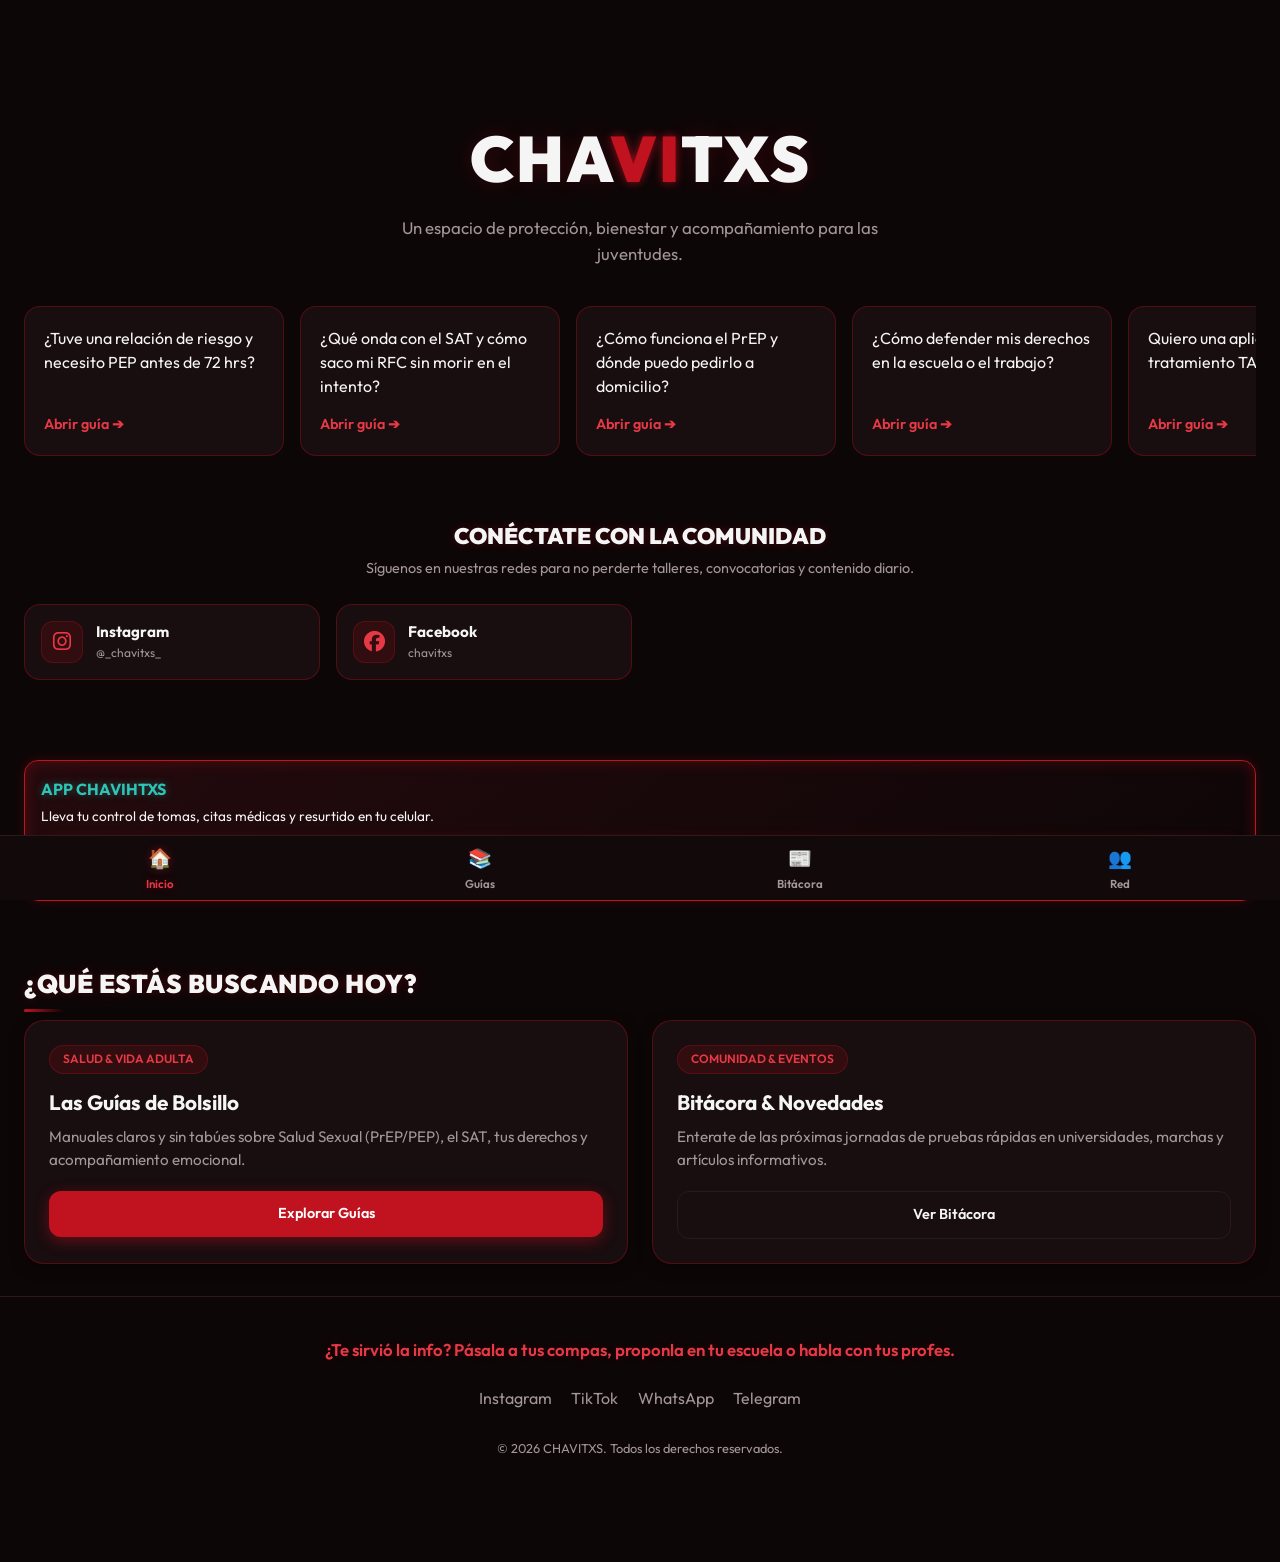
==== index.html @ 2533d181 "Add files via upload" ====
<!DOCTYPE html>
<html lang="es">
<head>
    <meta charset="UTF-8">
    <meta name="viewport" content="width=device-width, initial-scale=1.0">
    <title>CHAVITXS | Bienestar y Acompañamiento</title>
    <link rel="stylesheet" href="style.css">
    <link rel="preconnect" href="https://fonts.googleapis.com">
    <link rel="preconnect" href="https://fonts.gstatic.com" crossorigin>
    <link href="https://fonts.googleapis.com/css2?family=Outfit:wght@400;600;800;900&display=swap" rel="stylesheet">
    <link rel="stylesheet" href="https://cdnjs.cloudflare.com/ajax/libs/font-awesome/6.5.1/css/all.min.css">
</head>
<body class="home-page">

    <!-- Header Fijo Superior -->
    <header class="main-header">
        <div class="logo">CHA<span class="highlight-vih">VI</span>TXS</div>
    </header>

    <main>
        <!-- MÓDULO A: Bienvenida y Carrusel Interactivo -->
        <section class="hero-section">
            <h1 class="hero-title">CHA<span class="highlight-vih">VI</span>TXS</h1>
            <p class="hero-slogan">Un espacio de protección, bienestar y acompañamiento para las juventudes.</p>

            <!-- Carrusel Automático de Preguntas Redirige a Páginas Dedicadas -->
            <div class="carousel-container">
                <div class="carousel-track" id="carouselTrack">
                    <a href="guias.html#pep" class="carousel-card">
                        <span>¿Tuve una relación de riesgo y necesito PEP antes de 72 hrs?</span>
                        <div class="card-btn">Abrir guía ➔</div>
                    </a>
                    <a href="guias.html#sat" class="carousel-card">
                        <span>¿Qué onda con el SAT y cómo saco mi RFC sin morir en el intento?</span>
                        <div class="card-btn">Abrir guía ➔</div>
                    </a>
                    <a href="guias.html#prep" class="carousel-card">
                        <span>¿Cómo funciona el PrEP y dónde puedo pedirlo a domicilio?</span>
                        <div class="card-btn">Abrir guía ➔</div>
                    </a>
                    <a href="guias.html#derechos" class="carousel-card">
                        <span>¿Cómo defender mis derechos en la escuela o el trabajo?</span>
                        <div class="card-btn">Abrir guía ➔</div>
                    </a>
                        <a href="guias.html#derechos" class="carousel-card">
                        <span>Quiero una aplicación para mi tratamiento TAR/PrEP</span>
                        <div class="card-btn">Abrir guía ➔</div>
                    </a>

                </div>
            </div>
        </section>

        <!-- SECCIÓN: Redes Sociales -->

       <section class="social-section">
    <h2 class="social-title">Conéctate con la Comunidad</h2>
    <p class="social-subtitle">Síguenos en nuestras redes para no perderte talleres, convocatorias y contenido diario.</p>
    
    <div class="social-grid">
        <a href="https://www.instagram.com/_chavitxs_/" target="_blank" class="social-card instagram">
            <div class="social-icon">
                <i class="fa-brands fa-instagram"></i>
            </div>
            <div class="social-info">
                <strong>Instagram</strong>
                <span>@_chavitxs_</span>
            </div>
        </a>

         <a href="https://www.facebook.com/people/Chavitxs/61594151217299/?locale=es_LA" target="_blank" class="social-card facebook">
            <div class="social-icon">
                <i class="fa-brands fa-facebook"></i>
            </div>
            <div class="social-info">
                <strong>Facebook</strong>
                <span>chavitxs</span>
            </div>
        </a>

<!--
        <a href="https://tiktok.com" target="_blank" class="social-card tiktok">
            <div class="social-icon">
                <i class="fa-brands fa-tiktok"></i>
            </div>
            <div class="social-info">
                <strong>TikTok</strong>
                <span>@chavitxs_oficial</span>
            </div>
        </a>

        <a href="https://wa.me/" target="_blank" class="social-card whatsapp">
            <div class="social-icon">
                <i class="fa-brands fa-whatsapp"></i>
            </div>
            <div class="social-info">
                <strong>WhatsApp</strong>
                <span>Canal de apoyo</span>
            </div>
        </a>

        <a href="https://t.me/" target="_blank" class="social-card telegram">
            <div class="social-icon">
                <i class="fa-brands fa-telegram"></i>
            </div>
            <div class="social-info">
                <strong>Telegram</strong>
                <span>Grupo de avisos</span>
            </div>
        </a>
    </div> -->  

</section>

        <section class="section-container">
            <div class="pwa-box">  
                <h4>APP CHAVIHTXS</h4>  
                <p>Lleva tu control de tomas, citas médicas y resurtido en tu celular.</p>  
                <a href="https://chavitxscontactoficial-dot.github.io/CHAVIHTXS/" class="btn-primary">Abrir PWA de Salud</a>  
            </div>
        </section>

        <!-- Accesos Rápidos Principales -->
        <section class="section-container">
            <h2 class="section-title">¿Qué estás buscando hoy?</h2>
            <div class="grid-cards">
                
                <article class="info-card">
                    <span class="card-tag">Salud & Vida Adulta</span>
                    <h3>Las Guías de Bolsillo</h3>
                    <p>Manuales claros y sin tabúes sobre Salud Sexual (PrEP/PEP), el SAT, tus derechos y acompañamiento emocional.</p>
                    <a href="guias.html" class="btn-primary">Explorar Guías</a>
                </article>

                <article class="info-card">
                    <span class="card-tag">Comunidad & Eventos</span>
                    <h3>Bitácora & Novedades</h3>
                    <p>Enterate de las próximas jornadas de pruebas rápidas en universidades, marchas y artículos informativos.</p>
                    <a href="bitacora.html" class="btn-secondary">Ver Bitácora</a>
                </article>

            </div>
        </section>
    </main>

    <!-- FOOTER / CTA -->
    <footer class="main-footer">
        <p class="cta-text">¿Te sirvió la info? Pásala a tus compas, proponla en tu escuela o habla con tus profes.</p>
        <div class="social-links">
            <a href="#">Instagram</a>
            <a href="#">TikTok</a>
            <a href="#">WhatsApp</a>
            <a href="#">Telegram</a>
        </div>
        <p class="copy">© 2026 CHAVITXS. Todos los derechos reservados.</p>
    </footer>

    <!-- NAVBAR INFERIOR (Mapeado a las subpáginas reales) -->
    <nav class="bottom-nav">
        <a href="index.html" class="nav-item active">
            <span class="nav-icon">🏠</span>
            <span class="nav-label">Inicio</span>
        </a>
        <a href="guias.html" class="nav-item">
            <span class="nav-icon">📚</span>
            <span class="nav-label">Guías</span>
        </a>
        <a href="bitacora.html" class="nav-item">
            <span class="nav-icon">📰</span>
            <span class="nav-label">Bitácora</span>
        </a>
        <a href="red.html" class="nav-item">
            <span class="nav-icon">👥</span>
            <span class="nav-label">Red</span>
        </a>
    </nav>

    <script src="script.js"></script>
</body>
</html>
---- style.css ----
:root {
    --bg-color: #0d0607;
    --card-bg: #180d0f;
    --card-border: #2d181c;
    --text-color: #f5f5f5;
    --text-muted: #a39698;
    --primary-red: #8b0000;
    --highlight-pink: #e63946;
    --vih-accent: #c1121f;
    --green-neon: #2ec4b6;
    --red-glow: rgba(193, 18, 31, 0.45);
    --red-glow-soft: rgba(193, 18, 31, 0.2);
    --font-main: 'Outfit', sans-serif;
}

* {
    box-sizing: border-box;
    margin: 0;
    padding: 0;
}

html {
    scroll-behavior: smooth;
}

body {
    background-color: var(--bg-color);
    color: var(--text-color);
    font-family: var(--font-main);
    line-height: 1.5;
    padding-bottom: 80px;
}

/* Header Navbar Superior */
.main-header {
  display: flex;  
  justify-content: center;  
  align-items: center;  
  padding: 1rem 1.5rem;  
  background-color: rgba(13, 6, 7, 0.95);  
  position: sticky;  
  top: 0;  
  z-index: 90;  
  border-bottom: 1px solid var(--card-border);  
  backdrop-filter: blur(8px);  

  /* Oculto por defecto con transición suave */
  opacity: 0;
  visibility: hidden;
  transform: translateY(-100%);
  transition: opacity 0.3s ease, transform 0.3s ease, visibility 0.3s ease;
}

/* Clase para mostrar el header cuando el usuario hace scroll */
.main-header.visible {
  opacity: 1;
  visibility: visible;
  transform: translateY(0);
}

/* En páginas secundarias que NO tienen el H1 "CHAVITXS", se puede forzar que sea visible desde el inicio */
body:not(.home-page) .main-header {
  opacity: 1;
  visibility: visible;
  transform: translateY(0);
}

.logo {
    font-size: 1.6rem;
    font-weight: 900;
    letter-spacing: 1px;
    text-shadow: 0 0 12px var(--red-glow);
}

.highlight-vih {
    color: var(--vih-accent);
    text-shadow: 0 0 10px rgba(193, 18, 31, 0.8);
}

/* Hero Section */
.hero-section {
    padding: 2.5rem 1.5rem 1.5rem;
    text-align: center;
}

.hero-title {
    font-size: 4rem;
    font-weight: 900;
    margin-bottom: 0.5rem;
    text-shadow: 0 0 20px var(--red-glow-soft);
    letter-spacing: 2px;
}

.hero-slogan {
    color: var(--text-muted);
    font-size: 1.05rem;
    max-width: 500px;
    margin: 0 auto 2rem;
}

/* Carousel Automático */
.carousel-container {
    overflow: hidden;
    width: 100%;
    padding: 0.5rem 0;
}

.carousel-track {
    display: flex;
    gap: 1rem;
    width: max-content;
    animation: scroll 22s linear infinite;
}

.carousel-track:hover {
    animation-play-state: paused;
}

.carousel-card {
    background: var(--card-bg);
    border: 1px solid rgba(193, 18, 31, 0.35);
    border-radius: 16px;
    padding: 1.2rem;
    width: 260px;
    text-align: left;
    text-decoration: none;
    color: var(--text-color);
    display: flex;
    flex-direction: column;
    justify-content: space-between;
    transition: transform 0.3s ease, box-shadow 0.3s ease, border-color 0.3s ease;
}

.carousel-card:hover {
    border-color: var(--vih-accent);
    box-shadow: 0 0 18px var(--red-glow-soft);
    transform: translateY(-3px);
}

.card-btn {
    margin-top: 1rem;
    color: var(--highlight-pink);
    font-weight: 600;
    font-size: 0.9rem;
}

@keyframes scroll {
    0% { transform: translateX(0); }
    100% { transform: translateX(-50%); }
}

/* Layout General de Secciones */
.section-container {
    padding: 2rem 1.5rem;
}

/* Títulos de Sección Rediseñados */
.section-title {
    font-size: 1.6rem;
    font-weight: 900;
    text-transform: uppercase;
    letter-spacing: 0.5px;
    color: var(--text-color);
    margin-bottom: 0.5rem;
    display: inline-block;
    position: relative;
    text-shadow: 0 0 10px rgba(193, 18, 31, 0.3);
}

.section-title span.accent {
    color: var(--highlight-pink);
    text-shadow: 0 0 8px rgba(230, 57, 70, 0.8);
}

.section-title::after {
    content: '';
    display: block;
    width: 40px;
    height: 3px;
    background: linear-gradient(90deg, var(--vih-accent), transparent);
    border-radius: 2px;
    margin-top: 0.3rem;
}

.sub-subtitle {
    color: var(--text-muted);
    font-size: 0.9rem;
    line-height: 1.4;
    margin-bottom: 1.8rem;
}

.grid-cards, .collab-grid {
    display: grid;
    grid-template-columns: 1fr;
    gap: 1.5rem;
}

/* Tarjetas Generales */
.info-card, .blog-card, .collab-box {
    background-color: var(--card-bg);
    border: 1px solid rgba(193, 18, 31, 0.35);
    border-radius: 20px;
    padding: 1.5rem;
    box-shadow: 0 4px 15px rgba(0, 0, 0, 0.4);
    transition: transform 0.3s ease, box-shadow 0.3s ease, border-color 0.3s ease;
}

.info-card:hover, .blog-card:hover, .collab-box:hover {
    border-color: var(--vih-accent);
    box-shadow: 0 0 20px var(--red-glow-soft);
    transform: translateY(-2px);
}

.card-tag, .blog-date {
    background-color: rgba(193, 18, 31, 0.15);
    border: 1px solid rgba(193, 18, 31, 0.3);
    color: var(--highlight-pink);
    font-size: 0.75rem;
    font-weight: 600;
    padding: 0.3rem 0.8rem;
    border-radius: 20px;
    text-transform: uppercase;
    display: inline-block;
}

.info-card h3, .blog-card h3, .collab-box h3 {
    margin: 0.8rem 0 0.5rem;
    font-size: 1.3rem;
}

.info-card p, .blog-card p, .collab-box p {
    color: var(--text-muted);
    font-size: 0.95rem;
    margin-bottom: 1.2rem;
}

/* Tarjeta Destacada de Salud */
.highlight-card {
    border: 1px solid var(--vih-accent) !important;
    box-shadow: 0 0 22px var(--red-glow) !important;
}

/* Caja PWA */
.pwa-box {
    background: linear-gradient(145deg, #240a0d, #0d0607);
    border: 1px solid var(--vih-accent);
    border-radius: 14px;
    padding: 1rem;
    margin-top: 1rem;
    box-shadow: inset 0 0 15px rgba(193, 18, 31, 0.3), 0 0 12px var(--red-glow-soft);
}

.pwa-box h4 {
    color: var(--green-neon);
    margin-bottom: 0.3rem;
    text-shadow: 0 0 8px rgba(46, 196, 182, 0.4);
}

.pwa-box p {
    font-size: 0.85rem;
    margin-bottom: 0.8rem;
}

/* Botones */
.btn-primary, .btn-secondary {
    display: inline-block;
    padding: 0.75rem 1.2rem;
    border-radius: 12px;
    text-decoration: none;
    font-weight: 600;
    font-size: 0.9rem;
    cursor: pointer;
    border: none;
    width: 100%;
    text-align: center;
    transition: all 0.3s ease;
}

.btn-primary {
    background-color: var(--vih-accent);
    color: white;
    box-shadow: 0 4px 15px var(--red-glow);
}

.btn-primary:hover {
    background-color: var(--highlight-pink);
    box-shadow: 0 6px 20px rgba(230, 57, 70, 0.6);
}

.btn-secondary {
    background-color: transparent;
    border: 1px solid var(--card-border);
    color: var(--text-color);
}

.btn-secondary:hover {
    border-color: var(--vih-accent);
    color: white;
}

/* Bottom Navigation Bar Fijo Abajo */
.bottom-nav {
    position: fixed;
    bottom: 0;
    left: 0;
    width: 100%;
    height: 65px;
    background-color: #12090b;
    border-top: 1px solid var(--card-border);
    display: flex;
    justify-content: space-around;
    align-items: center;
    z-index: 1000;
}

.nav-item {
    display: flex;
    flex-direction: column;
    align-items: center;
    justify-content: center;
    color: var(--text-muted);
    text-decoration: none;
    font-size: 0.72rem;
    font-weight: 600;
    width: 25%;
    height: 100%;
}

.nav-icon {
    font-size: 1.2rem;
    margin-bottom: 2px;
}

.nav-item.active {
    color: var(--highlight-pink);
    text-shadow: 0 0 8px var(--red-glow);
}

/* Footer */
.main-footer {
    padding: 2.5rem 1.5rem 1.5rem;
    border-top: 1px solid var(--card-border);
    text-align: center;
}

.cta-text {
    font-size: 1.05rem;
    font-weight: 600;
    color: var(--highlight-pink);
    margin-bottom: 1.5rem;
    text-shadow: 0 0 10px var(--red-glow-soft);
}

.social-links {
    display: flex;
    justify-content: center;
    gap: 1.2rem;
    margin-bottom: 1.8rem;
}

.social-links a {
    color: var(--text-muted);
    text-decoration: none;
    transition: color 0.2s ease;
}

.social-links a:hover {
    color: var(--text-color);
}

.copy {
    font-size: 0.8rem;
    color: var(--text-muted);
}

/* Responsivo para Pantallas Medianas / Grandes */
@media (min-width: 768px) {
    .grid-cards, .collab-grid { 
        grid-template-columns: repeat(2, 1fr); 
    }
}

/* Sección de Redes Sociales en Portada */
.social-section {
    padding: 2rem 1.5rem;
    text-align: center;
}

.social-title {
    font-size: 1.4rem;
    font-weight: 900;
    text-transform: uppercase;
    color: var(--text-color);
    margin-bottom: 0.3rem;
    text-shadow: 0 0 10px rgba(193, 18, 31, 0.3);
}

.social-subtitle {
    color: var(--text-muted);
    font-size: 0.9rem;
    margin-bottom: 1.5rem;
}

.social-grid {
    display: grid;
    grid-template-columns: repeat(2, 1fr);
    gap: 1rem;
}

.social-card {
    background-color: var(--card-bg);
    border: 1px solid rgba(193, 18, 31, 0.35);
    border-radius: 16px;
    padding: 1rem;
    display: flex;
    align-items: center;
    gap: 0.8rem;
    text-decoration: none;
    color: var(--text-color);
    transition: transform 0.3s ease, box-shadow 0.3s ease, border-color 0.3s ease;
}

.social-card:hover {
    border-color: var(--vih-accent);
    box-shadow: 0 0 18px var(--red-glow-soft);
    transform: translateY(-2px);
}

/* Íconos Vectoriales con Tamaño Fijo y Colores Oficiales */
.social-icon {
    font-size: 1.3rem;
    background: rgba(193, 18, 31, 0.15);
    border: 1px solid rgba(193, 18, 31, 0.3);
    border-radius: 12px;
    min-width: 42px;
    height: 42px;
    display: flex;
    align-items: center;
    justify-content: center;
    color: var(--highlight-pink);
    transition: all 0.3s ease;
}

/* Colores Neón Personalizados al Hover */
.social-card.instagram:hover .social-icon {
    color: #e1306c;
    border-color: #e1306c;
    box-shadow: 0 0 12px rgba(225, 48, 108, 0.5);
}

.social-card.tiktok:hover .social-icon {
    color: #25f4ee;
    border-color: #25f4ee;
    box-shadow: 0 0 12px rgba(37, 244, 238, 0.5);
}

.social-card.whatsapp:hover .social-icon {
    color: #25d366;
    border-color: #25d366;
    box-shadow: 0 0 12px rgba(37, 211, 102, 0.5);
}

.social-card.telegram:hover .social-icon {
    color: #0088cc;
    border-color: #0088cc;
    box-shadow: 0 0 12px rgba(0, 136, 204, 0.5);
}

.social-info {
    display: flex;
    flex-direction: column;
    text-align: left;
}

.social-info strong {
    font-size: 0.95rem;
    color: var(--text-color);
}

.social-info span {
    font-size: 0.75rem;
    color: var(--text-muted);
}

/* Ajuste Responsivo para escritorio */
@media (min-width: 768px) {
    .social-grid {
        grid-template-columns: repeat(4, 1fr);
    }
}

/* Tarjeta de Perfil en Intranet */
.profile-card {
    background: linear-gradient(145deg, #240a0d, #180d0f);
    border: 1px solid var(--vih-accent);
    border-radius: 20px;
    padding: 1.5rem;
    display: flex;
    justify-content: space-between;
    align-items: center;
    margin-bottom: 2rem;
    box-shadow: 0 0 20px var(--red-glow-soft);
}

.profile-info h2 {
    font-size: 1.3rem;
    font-weight: 800;
    margin-top: 0.3rem;
}

.profile-info p {
    color: var(--text-muted);
    font-size: 0.85rem;
}

.btn-logout {
    background: rgba(193, 18, 31, 0.2);
    border: 1px solid var(--vih-accent);
    color: var(--highlight-pink);
    padding: 0.6rem 1rem;
    border-radius: 12px;
    cursor: pointer;
    font-weight: 600;
    font-size: 0.85rem;
    transition: all 0.3s ease;
}

.btn-logout:hover {
    background: var(--vih-accent);
    color: white;
}

.card-icon-top {
    font-size: 1.8rem;
    color: var(--highlight-pink);
    margin-bottom: 0.8rem;
    text-shadow: 0 0 10px var(--red-glow);
}

/* Estilos para el Panel de Intranet */
.full-width-card {
  grid-column: 1 / -1;
  width: 100% !important;
  min-width: 0 !important; /* Libera el bloqueo de CSS Grid */
  overflow: hidden !important; /* Mantiene el borde redondeado */
}

.card-header-title,
.card-header-clean {
  display: flex;
  align-items: center;
  gap: 0.8rem;
  margin-bottom: 0.8rem;
}

.card-icon-top {
  font-size: 1.5rem;
  color: var(--highlight-pink);
}

.plans-grid {
  display: grid;
  grid-template-columns: repeat(auto-fit, minmax(240px, 1fr));
  gap: 1.2rem;
  margin-top: 1rem;
}

.plan-box {
  background: rgba(0, 0, 0, 0.3);
  border: 1px solid var(--card-border);
  border-radius: 12px;
  padding: 1rem;
}

.plan-box h4 {
  color: var(--green-neon);
  font-size: 1rem;
  margin-bottom: 0.6rem;
  display: flex;
  align-items: center;
  gap: 0.5rem;
}

.plan-box ul {
  padding-left: 1.2rem;
  font-size: 0.85rem;
  color: var(--text-muted);
}

.plan-box li {
  margin-bottom: 0.4rem;
}

/* Formulario e Inputs de Intranet */
.intranet-input, .intranet-textarea {
  width: 100%;
  padding: 0.75rem;
  background-color: rgba(0, 0, 0, 0.4);
  border: 1px solid var(--card-border);
  border-radius: 10px;
  color: var(--text-color);
  font-family: var(--font-main);
  font-size: 0.9rem;
  margin-bottom: 0.8rem;
}

.intranet-input:focus, .intranet-textarea:focus {
  outline: none;
  border-color: var(--vih-accent);
}

/* Listas de Insumos y Pendientes */
.stock-list, .task-list {
  list-style: none;
  padding: 0;
  display: flex;
  flex-direction: column;
  gap: 0.8rem;
  margin-top: 1rem;
}

.stock-item {
  display: flex;
  justify-content: space-between;
  align-items: center;
  font-size: 0.9rem;
  padding-bottom: 0.5rem;
  border-bottom: 1px solid rgba(255, 255, 255, 0.05);
}

.badge {
  font-size: 0.75rem;
  padding: 0.2rem 0.6rem;
  border-radius: 8px;
  background: rgba(46, 196, 182, 0.2);
  color: var(--green-neon);
}

.badge.warning {
  background: rgba(193, 18, 31, 0.2);
  color: var(--highlight-pink);
}

.task-item {
  display: flex;
  align-items: center;
  gap: 0.8rem;
  font-size: 0.9rem;
  color: var(--text-muted);
}

.task-item input[type="checkbox"] {
  accent-color: var(--vih-accent);
  width: 18px;
  height: 18px;
}

/* --- PESTAÑAS (TABS) DESLIZABLES EN MÓVIL --- */
.tab-nav {
  display: flex !important;
  flex-direction: row !important;
  justify-content: flex-start !important;
  align-items: center !important;
  gap: 0.6rem !important;
  width: 100% !important;
  max-width: 100% !important;
  overflow-x: scroll !important; /* OBLIGA el scroll horizontal */
  overflow-y: hidden !important;
  padding: 0.4rem 0 0.8rem 0 !important;
  margin-bottom: 1rem !important;
  border-bottom: 1px solid var(--card-border) !important;
  -webkit-overflow-scrolling: touch; /* Scroll fluido en iPhone/Android */
  scrollbar-width: none; /* Firefox */
}

/* Ocultar barra gráfica fea */
.tab-nav::-webkit-scrollbar {
  display: none !important;
  width: 0 !important;
  height: 0 !important;
}

.tab-btn {
  display: inline-flex !important;
  align-items: center !important;
  justify-content: center !important;
  gap: 0.4rem !important;
  flex: 0 0 auto !important; /* CRÍTICO: Evita que el botón se aplaste */
  width: auto !important;
  min-width: max-content !important; /* Obliga a tomar el tamaño del texto */
  padding: 0.5rem 1rem !important;
  border-radius: 20px !important;
  background: rgba(255, 255, 255, 0.05) !important;
  border: 1px solid var(--card-border) !important;
  color: var(--text-muted) !important;
  font-family: var(--font-main) !important;
  font-size: 0.82rem !important;
  font-weight: 600 !important;
  white-space: nowrap !important;
  cursor: pointer !important;
}

.tab-btn.active {
  background: var(--vih-accent) !important;
  color: #ffffff !important;
  border-color: var(--vih-accent) !important;
  box-shadow: 0 0 12px var(--red-glow) !important;
}

.tab-btn:hover {
  background: rgba(193, 18, 31, 0.25);
  border-color: var(--vih-accent);
  color: var(--text-color);
}

.tab-content {
  display: none;
}

.tab-content.active {
  display: block;
}

/* Listas Limpias y Badges */
.clean-list {
  list-style: none;
  padding: 0;
  font-size: 0.88rem;
  color: var(--text-muted);
  display: flex;
  flex-direction: column;
  gap: 0.6rem;
}

.status-badge {
  font-size: 0.7rem;
  padding: 0.15rem 0.5rem;
  border-radius: 6px;
  font-weight: bold;
  margin-right: 0.4rem;
}

.status-badge.done {
  background: rgba(46, 196, 182, 0.2);
  color: var(--green-neon);
}

.status-badge.pending {
  background: rgba(230, 57, 70, 0.2);
  color: var(--highlight-pink);
}

/* Timeline para App */
.timeline-steps {
  display: flex;
  flex-direction: column;
  gap: 0.6rem;
}

.time-step {
  font-size: 0.85rem;
  color: var(--text-muted);
}

.time-step span {
  display: inline-block;
  font-weight: bold;
  color: var(--green-neon);
  font-size: 0.75rem;
  width: 100px;
}

/* Insumos en Pastillas / Mini Grilla */
.mini-stock-grid {
  display: grid;
  grid-template-columns: repeat(2, 1fr);
  gap: 0.8rem;
}

.stock-pill {
  background: rgba(0, 0, 0, 0.3);
  border: 1px solid var(--card-border);
  padding: 0.6rem 0.8rem;
  border-radius: 12px;
  display: flex;
  flex-direction: column;
  align-items: flex-start;
  font-size: 0.8rem;
}

.stock-pill strong {
  font-size: 1.1rem;
  margin-top: 0.2rem;
}

.stock-pill.ok strong { color: var(--green-neon); }
.stock-pill.low strong { color: var(--highlight-pink); }

/* --- AJUSTE ESPECIAL PANTALLA MÓVIL (< 480px) --- */
@media (max-width: 480px) {
  .full-width-card, .info-card {
    padding: 0.85rem !important; /* Ocupa menos relleno a los lados */
  }
  
  .mini-stock-grid {
    grid-template-columns: 1fr; /* Pone las pastillas en 1 sola columna si la pantalla es muy angosta */
  }
}

/* Barra de Progreso Inteligente */
.progress-container {
  background: rgba(0, 0, 0, 0.4);
  border: 1px solid var(--card-border);
  border-radius: 12px;
  padding: 1rem;
  margin-bottom: 1.2rem;
}

.progress-info {
  display: flex;
  justify-content: space-between;
  font-size: 0.85rem;
  margin-bottom: 0.5rem;
}

.progress-bar-bg {
  width: 100%;
  height: 10px;
  background: rgba(255, 255, 255, 0.1);
  border-radius: 10px;
  overflow: hidden;
}

.progress-bar-fill {
  height: 100%;
  background: linear-gradient(90deg, var(--vih-accent), var(--green-neon));
  border-radius: 10px;
  transition: width 0.4s ease;
}

/* Caja de Formulario para Agregar Plan */
.add-form-box {
  background: rgba(0, 0, 0, 0.5);
  border: 1px dashed var(--vih-accent);
  padding: 1rem;
  border-radius: 12px;
  margin-bottom: 1rem;
}

/* Lista Dinámica con Checkbox */
.dynamic-task-list {
  list-style: none;
  padding: 0;
  display: flex;
  flex-direction: column;
  gap: 0.6rem;
}

.task-item-dynamic {
  background: rgba(255, 255, 255, 0.03);
  padding: 0.6rem 0.8rem;
  border-radius: 8px;
  border: 1px solid var(--card-border);
}

.task-item-dynamic.completed .plan-text {
  text-decoration: line-through;
  opacity: 0.5;
}

.custom-checkbox {
  display: flex;
  align-items: center;
  gap: 0.8rem;
  cursor: pointer;
  font-size: 0.85rem;
}

.custom-checkbox input {
  accent-color: var(--vih-accent);
  width: 18px;
  height: 18px;
}

/* Historial de Ideas Guardadas */
.ideas-history-container {
  margin-top: 1.5rem;
  border-top: 1px solid var(--card-border);
  padding-top: 1rem;
}

.ideas-history-container h4 {
  font-size: 0.85rem;
  color: var(--highlight-pink);
  margin-bottom: 0.8rem;
  text-transform: uppercase;
}

.ideas-list {
  list-style: none;
  padding: 0;
  display: flex;
  flex-direction: column;
  gap: 0.8rem;
  max-height: 250px;
  overflow-y: auto;
}

.idea-card-item {
  background: rgba(0, 0, 0, 0.3);
  border: 1px solid var(--card-border);
  border-radius: 10px;
  padding: 0.8rem;
  font-size: 0.82rem;
}

.idea-header {
  display: flex;
  justify-content: space-between;
  margin-bottom: 0.3rem;
  color: var(--green-neon);
}

.idea-card-item p {
  color: var(--text-muted);
  margin: 0;
}
/* Botones de ajuste de stock */
.stock-controls {
  display: flex;
  gap: 0.3rem;
}

.btn-stock-adj {
  background: rgba(255, 255, 255, 0.1);
  border: 1px solid var(--card-border);
  color: var(--text-color);
  width: 22px;
  height: 22px;
  border-radius: 6px;
  font-weight: bold;
  font-size: 0.8rem;
  cursor: pointer;
  display: flex;
  align-items: center;
  justify-content: center;
  transition: all 0.2s ease;
}

.btn-stock-adj:hover {
  background: var(--vih-accent);
  border-color: var(--vih-accent);
}

/* Estado agotado */
.stock-pill.empty {
  border-color: rgba(255, 0, 0, 0.4);
}
.stock-pill.empty strong {
  color: #ff4d4d;
}
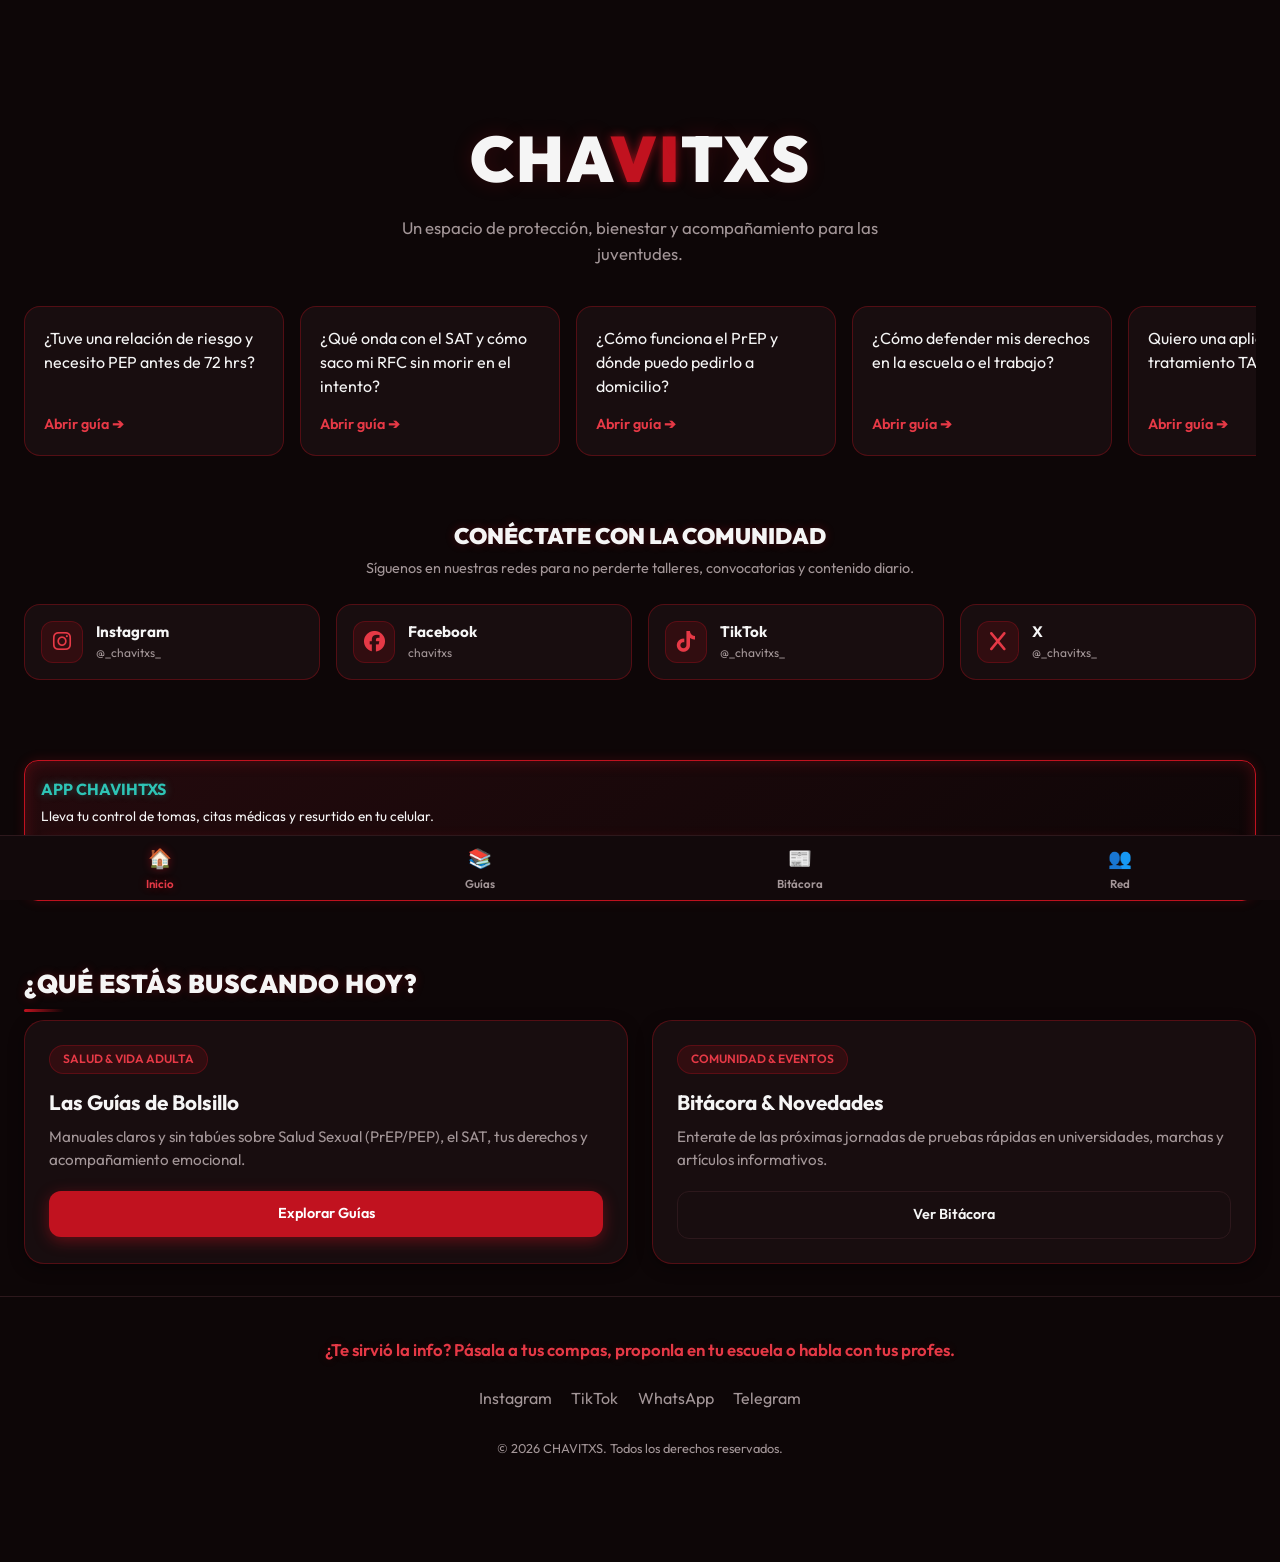
==== commit 3ef3394a: "Update index.html" ====
--- a/index.html
+++ b/index.html
@@ -77,38 +77,26 @@
                 <span>chavitxs</span>
             </div>
         </a>
-
-<!--
-        <a href="https://tiktok.com" target="_blank" class="social-card tiktok">
+        
+        <a href="https://tiktok.com/@_chavitxs_?_r=1&_t=ZS-99bk2Ks4fkD" target="_blank" class="social-card tiktok">
             <div class="social-icon">
                 <i class="fa-brands fa-tiktok"></i>
             </div>
             <div class="social-info">
                 <strong>TikTok</strong>
-                <span>@chavitxs_oficial</span>
+                <span>@_chavitxs_</span>
+            </div>
+             <a href="https://x.com/_chavitxs_" target="_blank" class="social-card x">
+            <div class="social-icon">
+                <i class="fa-brands fa-x"></i>
+            </div>
+            <div class="social-info">
+                <strong>X</strong>
+                <span>@_chavitxs_</span>
             </div>
         </a>
 
-        <a href="https://wa.me/" target="_blank" class="social-card whatsapp">
-            <div class="social-icon">
-                <i class="fa-brands fa-whatsapp"></i>
-            </div>
-            <div class="social-info">
-                <strong>WhatsApp</strong>
-                <span>Canal de apoyo</span>
-            </div>
-        </a>
-
-        <a href="https://t.me/" target="_blank" class="social-card telegram">
-            <div class="social-icon">
-                <i class="fa-brands fa-telegram"></i>
-            </div>
-            <div class="social-info">
-                <strong>Telegram</strong>
-                <span>Grupo de avisos</span>
-            </div>
-        </a>
-    </div> -->  
+    </div>
 
 </section>
 
@@ -177,4 +165,4 @@
 
     <script src="script.js"></script>
 </body>
-</html>+</html>
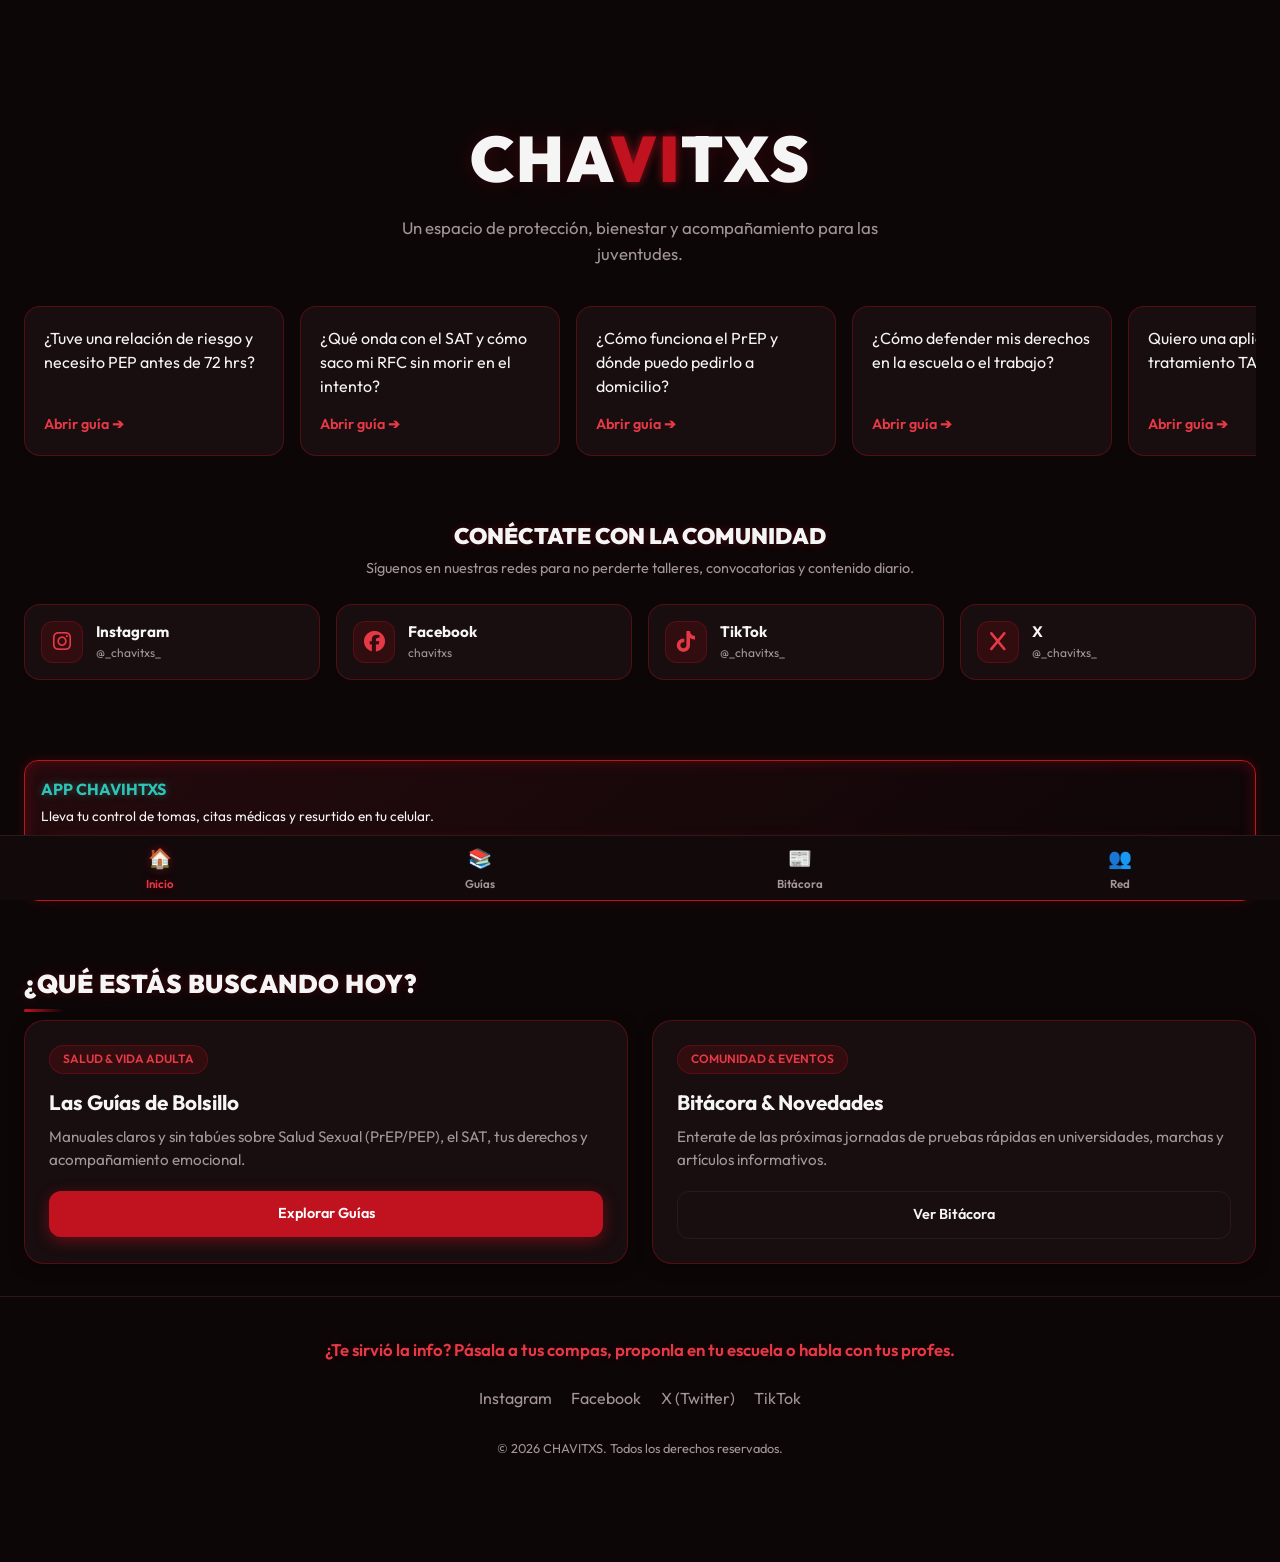
==== commit cdda00c3: "Update index.html" ====
--- a/index.html
+++ b/index.html
@@ -9,6 +9,7 @@
     <link rel="preconnect" href="https://fonts.gstatic.com" crossorigin>
     <link href="https://fonts.googleapis.com/css2?family=Outfit:wght@400;600;800;900&display=swap" rel="stylesheet">
     <link rel="stylesheet" href="https://cdnjs.cloudflare.com/ajax/libs/font-awesome/6.5.1/css/all.min.css">
+    <link rel="icon" type="image/png" href="icon-512.png">
 </head>
 <body class="home-page">
 
@@ -135,10 +136,10 @@
     <footer class="main-footer">
         <p class="cta-text">¿Te sirvió la info? Pásala a tus compas, proponla en tu escuela o habla con tus profes.</p>
         <div class="social-links">
-            <a href="#">Instagram</a>
-            <a href="#">TikTok</a>
-            <a href="#">WhatsApp</a>
-            <a href="#">Telegram</a>
+            <a href="https://www.instagram.com/_chavitxs_/">Instagram</a>
+            <a href="https://www.facebook.com/people/Chavitxs/61594151217299/?locale=es_LA">Facebook</a>
+            <a href="https://x.com/_chavitxs_">X (Twitter)</a>
+            <a href="https://www.tiktok.com/@_chavitxs_?_r=1&_t=ZS-99bk2Ks4fkD">TikTok</a>
         </div>
         <p class="copy">© 2026 CHAVITXS. Todos los derechos reservados.</p>
     </footer>
